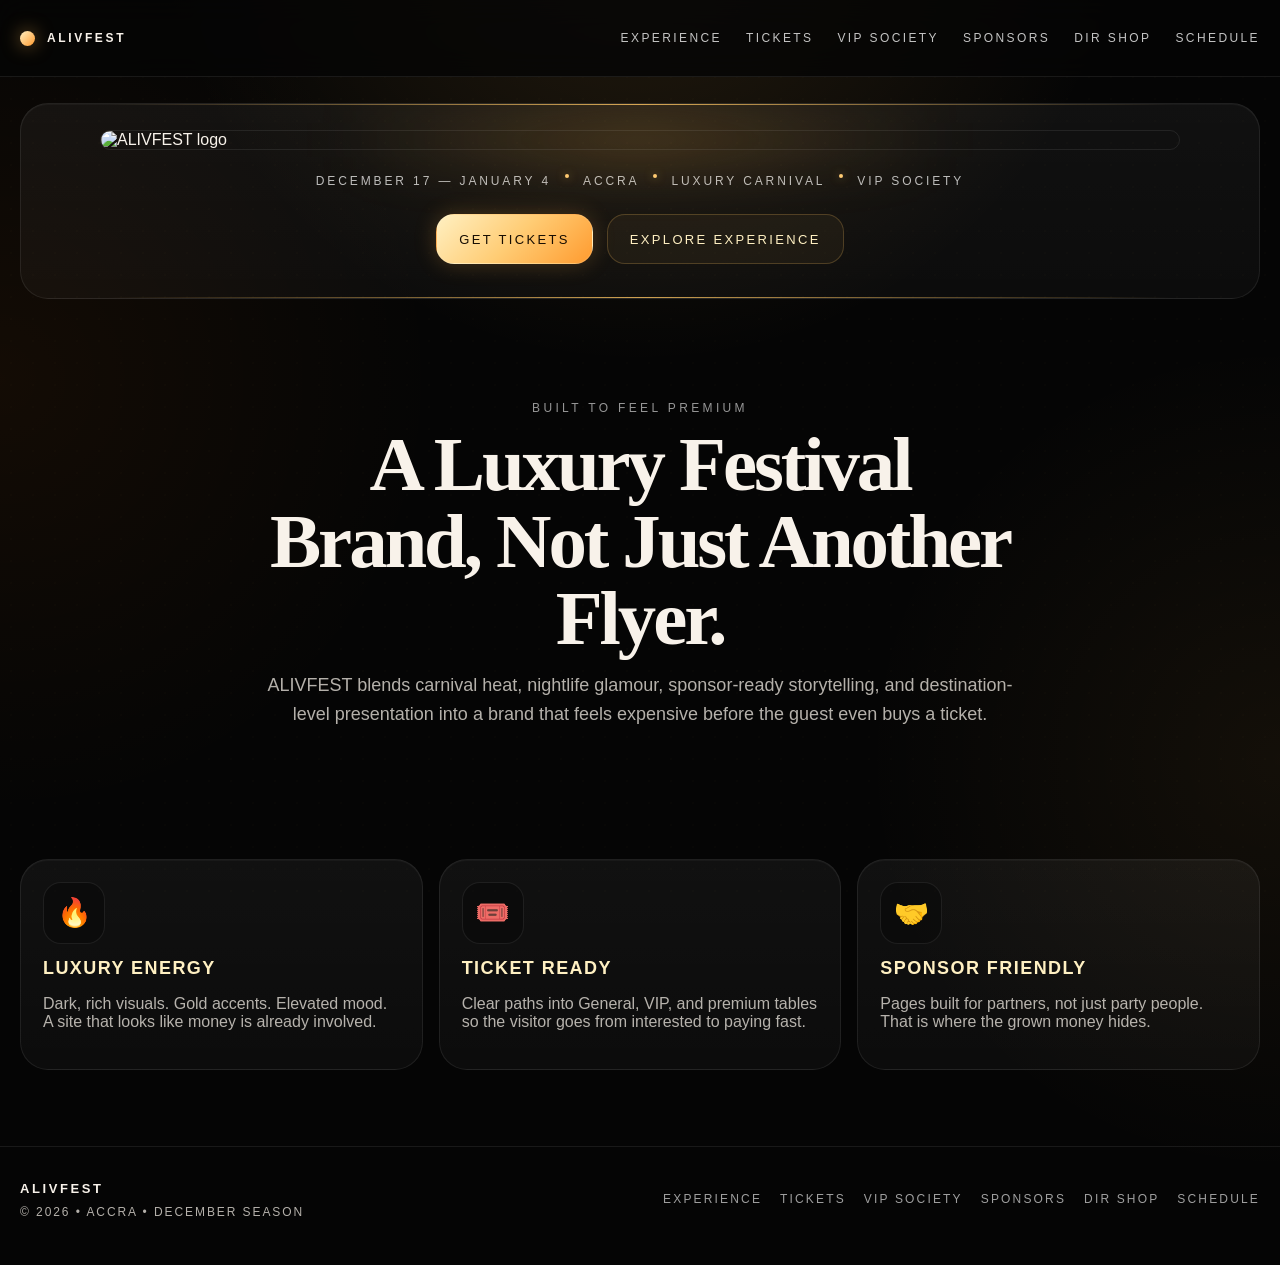
==== index.html @ 65cedba4 "initial alivfest luxury website" ====
<!DOCTYPE html>
<html lang="en">
<head>
  <meta charset="UTF-8" />
  <meta name="viewport" content="width=device-width, initial-scale=1.0" />
  <title>ALIVFEST | Luxury Festival Experience</title>
  <link rel="stylesheet" href="style.css" />
</head>
<body>
  <header class="header">
    <div class="header-inner">
      <a class="brand" href="index.html"><span class="brand-dot"></span><span>ALIVFEST</span></a>
      <nav class="nav">
        <a href="experience.html">Experience</a>
        <a href="tickets.html">Tickets</a>
        <a href="vip.html">VIP Society</a>
        <a href="sponsors.html">Sponsors</a>
        <a href="shop.html">DIR Shop</a>
        <a href="schedule.html">Schedule</a>
      </nav>
    </div>
  </header>
  <main class="container">
    
<section class="hero">
  <div class="hero-card">
    <div class="hero-logo-wrap">
      <div class="hero-logo">
        <img src="alivfest-logo.jpg" alt="ALIVFEST logo" />
      </div>
    </div>
    <div class="meta">
      <span>December 17 — January 4</span>
      <span class="dot"></span>
      <span>Accra</span>
      <span class="dot"></span>
      <span>Luxury Carnival</span>
      <span class="dot"></span>
      <span>VIP Society</span>
    </div>
    <div class="cta-row">
      <a class="btn btn-gold" href="tickets.html">Get Tickets</a>
      <a class="btn btn-dark" href="experience.html">Explore Experience</a>
    </div>
  </div>
</section>

<section class="section">
  <div class="center-copy">
    <div class="eyebrow">Built to feel premium</div>
    <h1 class="display">A Luxury Festival Brand, Not Just Another Flyer.</h1>
    <p class="subtitle">ALIVFEST blends carnival heat, nightlife glamour, sponsor-ready storytelling, and destination-level presentation into a brand that feels expensive before the guest even buys a ticket.</p>
  </div>
</section>

<section class="section">
  <div class="grid-3">
    <div class="card">
      <div class="icon">🔥</div>
      <h3>Luxury Energy</h3>
      <p class="muted">Dark, rich visuals. Gold accents. Elevated mood. A site that looks like money is already involved.</p>
    </div>
    <div class="card">
      <div class="icon">🎟️</div>
      <h3>Ticket Ready</h3>
      <p class="muted">Clear paths into General, VIP, and premium tables so the visitor goes from interested to paying fast.</p>
    </div>
    <div class="card">
      <div class="icon">🤝</div>
      <h3>Sponsor Friendly</h3>
      <p class="muted">Pages built for partners, not just party people. That is where the grown money hides.</p>
    </div>
  </div>
</section>

  </main>
  <footer class="footer">
    <div class="container footer-inner">
      <div>
        <strong style="text-transform:uppercase; letter-spacing:.2em; font-size:13px;">ALIVFEST</strong>
        <div class="muted" style="margin-top:8px; font-size:12px; text-transform:uppercase; letter-spacing:.16em;">© <span id="year"></span> • Accra • December Season</div>
      </div>
      <div class="footer-links">
        <a href="experience.html">Experience</a>
        <a href="tickets.html">Tickets</a>
        <a href="vip.html">VIP Society</a>
        <a href="sponsors.html">Sponsors</a>
        <a href="shop.html">DIR Shop</a>
        <a href="schedule.html">Schedule</a>
      </div>
    </div>
  </footer>
  <script src="script.js"></script>
</body>
</html>
---- style.css ----
:root {
  --bg: #050505;
  --panel: rgba(255,255,255,0.05);
  --panel-2: rgba(255,255,255,0.03);
  --line: rgba(255, 201, 107, 0.16);
  --gold: #ffcc74;
  --gold-2: #ff9b2f;
  --gold-3: #fff0c2;
  --text: #f8f2ea;
  --muted: rgba(248,242,234,0.72);
  --radius: 26px;
  --max: 1240px;
}
* { box-sizing: border-box; }
html { scroll-behavior: smooth; }
body {
  margin: 0;
  background:
    radial-gradient(circle at 50% -10%, rgba(255,185,78,0.14), transparent 32%),
    radial-gradient(circle at 0% 30%, rgba(255,120,0,0.06), transparent 28%),
    radial-gradient(circle at 100% 60%, rgba(255,180,70,0.06), transparent 28%),
    var(--bg);
  color: var(--text);
  font-family: Inter, Arial, sans-serif;
}
body::before {
  content: "";
  position: fixed;
  inset: 0;
  background-image: radial-gradient(rgba(255,210,120,0.14) 0.8px, transparent 0.8px);
  background-size: 22px 22px;
  opacity: 0.12;
  pointer-events: none;
}
a { color: inherit; text-decoration: none; }
img { max-width: 100%; display: block; }

.container {
  width: min(var(--max), calc(100% - 28px));
  margin: 0 auto;
  position: relative;
  z-index: 1;
}
.header {
  position: sticky;
  top: 0;
  z-index: 40;
  background: rgba(5,5,5,0.82);
  backdrop-filter: blur(14px);
  border-bottom: 1px solid rgba(255,255,255,0.08);
}
.header-inner {
  width: min(var(--max), calc(100% - 28px));
  margin: 0 auto;
  min-height: 76px;
  display: flex;
  align-items: center;
  justify-content: space-between;
  gap: 18px;
}
.brand {
  display: flex;
  align-items: center;
  gap: 12px;
  font-size: 12px;
  letter-spacing: 0.22em;
  text-transform: uppercase;
  font-weight: 700;
}
.brand-dot {
  width: 15px;
  height: 15px;
  border-radius: 999px;
  background: linear-gradient(135deg, var(--gold-3), var(--gold-2));
  box-shadow: 0 0 18px rgba(255,188,84,0.5);
}
.nav {
  display: flex;
  gap: 24px;
  flex-wrap: wrap;
  font-size: 12px;
  text-transform: uppercase;
  letter-spacing: 0.2em;
  color: rgba(255,255,255,0.76);
}
.nav a:hover { color: white; }

.btn {
  display: inline-flex;
  align-items: center;
  justify-content: center;
  min-height: 50px;
  padding: 0 22px;
  border-radius: 18px;
  font-size: 13px;
  text-transform: uppercase;
  letter-spacing: 0.18em;
  transition: 180ms ease;
  border: 1px solid rgba(255,255,255,0.12);
}
.btn-gold {
  color: #170d02;
  background: linear-gradient(135deg, var(--gold-3), var(--gold), var(--gold-2));
  box-shadow: 0 0 22px rgba(255,174,66,0.22);
}
.btn-gold:hover { transform: translateY(-1px); opacity: 0.96; }
.btn-dark {
  color: var(--gold-3);
  background: rgba(255,196,95,0.05);
  border-color: rgba(255,196,95,0.22);
}
.btn-dark:hover { background: rgba(255,196,95,0.10); }

.hero { padding: 26px 0 46px; }
.hero-card, .panel, .card, .product, .price-card, .schedule-item {
  border: 1px solid rgba(255,255,255,0.08);
  background: linear-gradient(180deg, var(--panel), var(--panel-2));
  border-radius: 28px;
  box-shadow: inset 0 1px 0 rgba(255,255,255,0.03);
}
.hero-card {
  position: relative;
  overflow: hidden;
  padding: 26px 18px 34px;
}
.hero-card::before, .hero-card::after {
  content: "";
  position: absolute;
  left: 50%;
  transform: translateX(-50%);
  width: 86%;
  height: 1px;
  background: linear-gradient(90deg, transparent, rgba(255, 198, 98, 0.8), transparent);
}
.hero-card::before { top: 0; }
.hero-card::after { bottom: 0; }

.hero-logo-wrap {
  max-width: 1080px;
  margin: 0 auto;
  position: relative;
}
.hero-logo-wrap::before {
  content: "";
  position: absolute;
  inset: -12px;
  border-radius: 38px;
  background: radial-gradient(circle at 50% 40%, rgba(255,180,70,0.24), transparent 56%);
  filter: blur(28px);
}
.hero-logo {
  position: relative;
  overflow: hidden;
  border-radius: 24px;
  border: 1px solid rgba(255,255,255,0.08);
}
.hero-logo img {
  width: 100%;
  object-fit: cover;
}

.meta {
  margin-top: 24px;
  display: flex;
  flex-wrap: wrap;
  justify-content: center;
  gap: 10px 14px;
  text-align: center;
  font-size: 12px;
  text-transform: uppercase;
  letter-spacing: 0.24em;
  color: rgba(255,255,255,0.72);
}
.dot {
  width: 4px;
  height: 4px;
  border-radius: 999px;
  background: var(--gold);
  box-shadow: 0 0 8px rgba(255,196,95,0.5);
}
.cta-row {
  margin-top: 26px;
  display: flex;
  justify-content: center;
  gap: 14px;
  flex-wrap: wrap;
}

.section { padding: 56px 0; }
.center-copy {
  max-width: 760px;
  margin: 0 auto;
  text-align: center;
}
.eyebrow {
  font-size: 12px;
  text-transform: uppercase;
  letter-spacing: 0.28em;
  color: rgba(255,255,255,0.58);
  margin-bottom: 12px;
}
h1, h2, h3 { margin: 0; }
.display {
  font-family: Georgia, "Times New Roman", serif;
  font-size: clamp(42px, 6vw, 78px);
  line-height: 1;
  letter-spacing: -0.04em;
}
.subtitle {
  margin-top: 14px;
  color: var(--muted);
  font-size: 18px;
  line-height: 1.6;
}

.grid-2 { display: grid; grid-template-columns: repeat(2, 1fr); gap: 18px; }
.grid-3 { display: grid; grid-template-columns: repeat(3, 1fr); gap: 16px; }
.grid-4 { display: grid; grid-template-columns: repeat(4, 1fr); gap: 16px; }
.grid-5 { display: grid; grid-template-columns: repeat(5, 1fr); gap: 16px; }

.card, .product, .price-card, .schedule-item, .panel { padding: 22px; }
.card h3, .product h3, .price-card h3, .panel h3 {
  margin-top: 14px;
  font-size: 18px;
  letter-spacing: 0.08em;
  text-transform: uppercase;
  color: var(--gold-3);
}
.muted { color: var(--muted); }
.icon {
  width: 62px;
  height: 62px;
  border-radius: 18px;
  display: grid;
  place-items: center;
  font-size: 28px;
  background: rgba(0,0,0,0.26);
  border: 1px solid rgba(255,255,255,0.08);
}
.price {
  font-size: 42px;
  font-weight: 700;
  margin-top: 14px;
}
.list {
  margin: 16px 0 0;
  padding-left: 18px;
  color: var(--muted);
  line-height: 1.7;
}
.form-row {
  display: flex;
  gap: 12px;
  flex-wrap: wrap;
  margin-top: 18px;
}
.input {
  flex: 1 1 240px;
  min-height: 50px;
  border-radius: 16px;
  border: 1px solid rgba(255,255,255,0.10);
  background: rgba(0,0,0,0.25);
  color: white;
  padding: 0 16px;
}
.footer {
  border-top: 1px solid rgba(255,255,255,0.08);
  padding: 32px 0 46px;
  margin-top: 20px;
}
.footer-inner {
  display: flex;
  justify-content: space-between;
  gap: 16px;
  flex-wrap: wrap;
  align-items: center;
}
.footer-links {
  display: flex;
  flex-wrap: wrap;
  gap: 18px;
  font-size: 12px;
  text-transform: uppercase;
  letter-spacing: 0.18em;
  color: rgba(255,255,255,0.62);
}
.footer-links a:hover { color: white; }

.notice {
  margin-top: 10px;
  color: rgba(255,255,255,0.50);
  font-size: 12px;
}

@media (max-width: 1024px) {
  .grid-5 { grid-template-columns: repeat(3, 1fr); }
  .grid-4 { grid-template-columns: repeat(2, 1fr); }
}
@media (max-width: 760px) {
  .nav { gap: 14px; font-size: 11px; letter-spacing: 0.14em; }
  .grid-2, .grid-3, .grid-4, .grid-5 { grid-template-columns: 1fr; }
  .header-inner { min-height: auto; padding: 16px 0; flex-direction: column; align-items: flex-start; }
  .cta-row { justify-content: stretch; }
  .btn { width: 100%; }
}
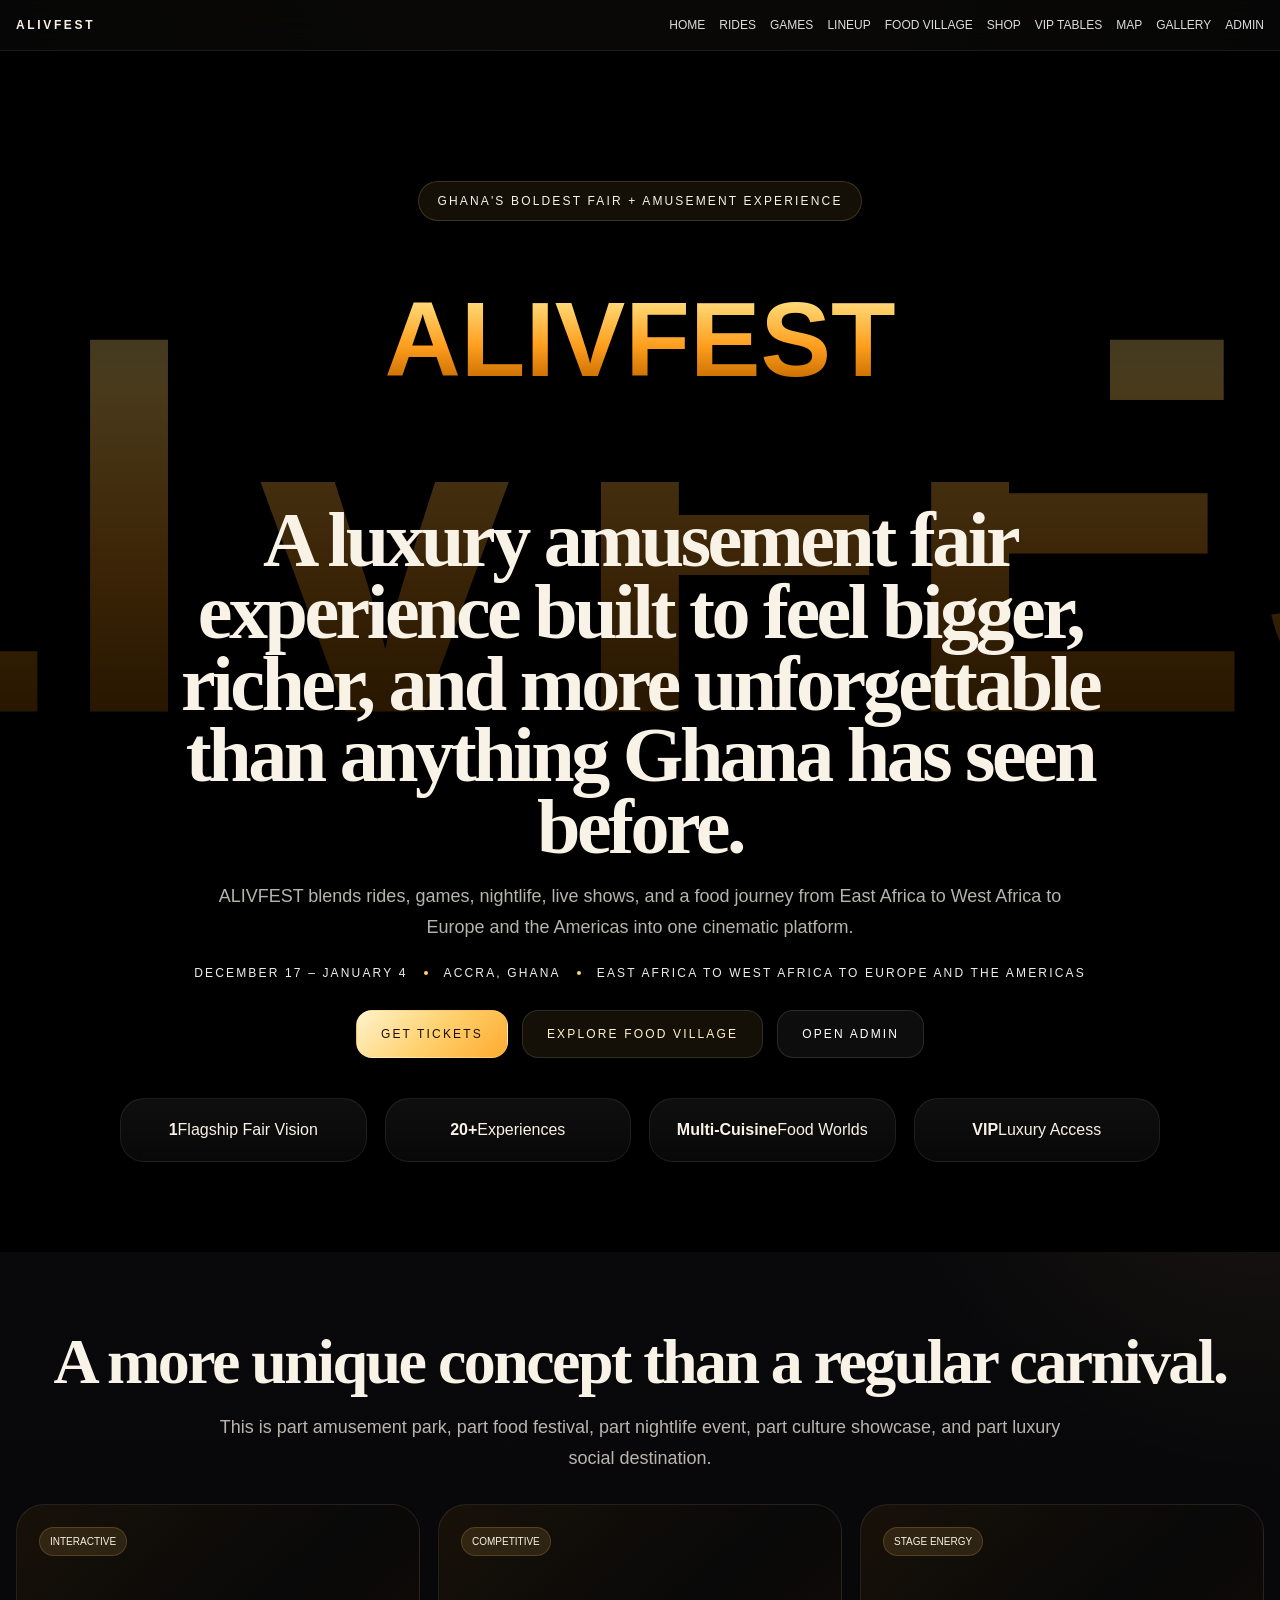
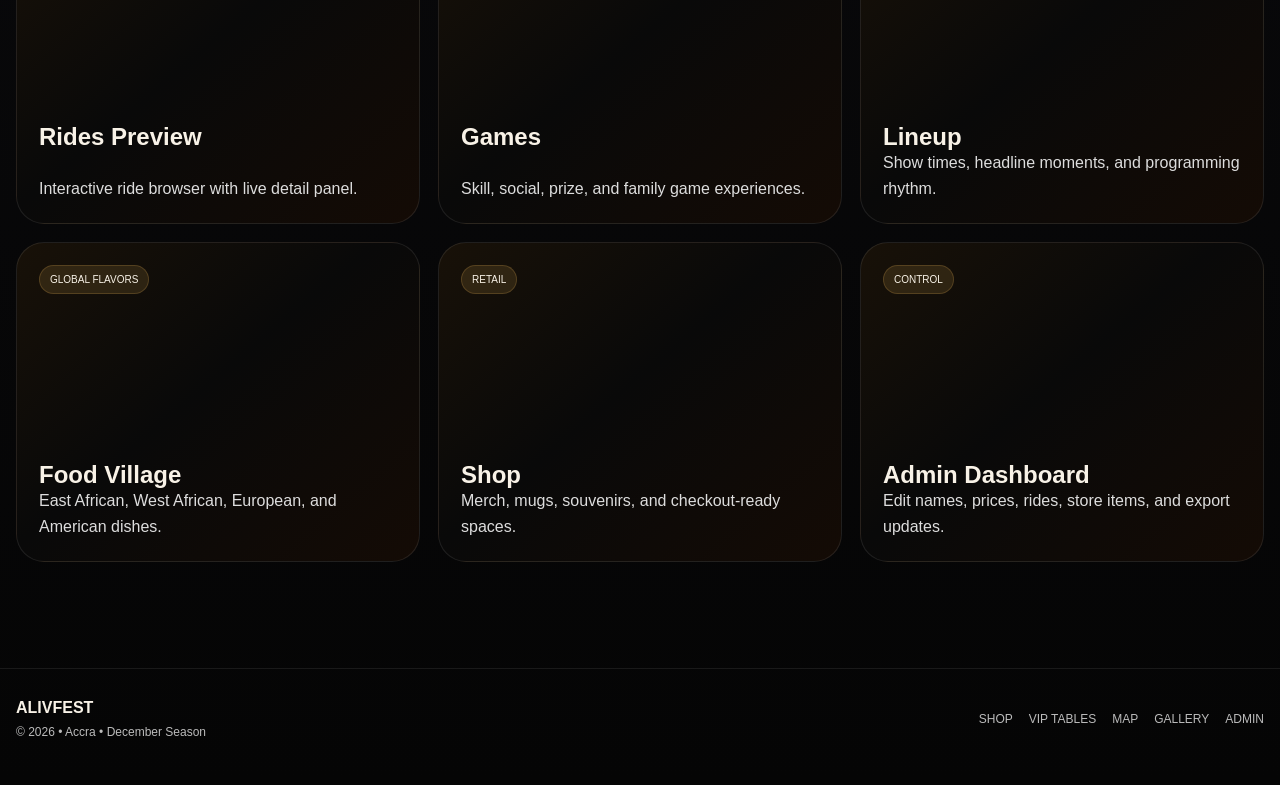
==== commit 34b09962: "Add files via upload" ====
--- a/index.html
+++ b/index.html
@@ -1,95 +1,6 @@
-<!DOCTYPE html>
-<html lang="en">
-<head>
-  <meta charset="UTF-8" />
-  <meta name="viewport" content="width=device-width, initial-scale=1.0" />
-  <title>ALIVFEST | Luxury Festival Experience</title>
-  <link rel="stylesheet" href="style.css" />
-</head>
-<body>
-  <header class="header">
-    <div class="header-inner">
-      <a class="brand" href="index.html"><span class="brand-dot"></span><span>ALIVFEST</span></a>
-      <nav class="nav">
-        <a href="experience.html">Experience</a>
-        <a href="tickets.html">Tickets</a>
-        <a href="vip.html">VIP Society</a>
-        <a href="sponsors.html">Sponsors</a>
-        <a href="shop.html">DIR Shop</a>
-        <a href="schedule.html">Schedule</a>
-      </nav>
-    </div>
-  </header>
-  <main class="container">
-    
-<section class="hero">
-  <div class="hero-card">
-    <div class="hero-logo-wrap">
-      <div class="hero-logo">
-        <img src="alivfest-logo.jpg" alt="ALIVFEST logo" />
-      </div>
-    </div>
-    <div class="meta">
-      <span>December 17 — January 4</span>
-      <span class="dot"></span>
-      <span>Accra</span>
-      <span class="dot"></span>
-      <span>Luxury Carnival</span>
-      <span class="dot"></span>
-      <span>VIP Society</span>
-    </div>
-    <div class="cta-row">
-      <a class="btn btn-gold" href="tickets.html">Get Tickets</a>
-      <a class="btn btn-dark" href="experience.html">Explore Experience</a>
-    </div>
-  </div>
-</section>
-
-<section class="section">
-  <div class="center-copy">
-    <div class="eyebrow">Built to feel premium</div>
-    <h1 class="display">A Luxury Festival Brand, Not Just Another Flyer.</h1>
-    <p class="subtitle">ALIVFEST blends carnival heat, nightlife glamour, sponsor-ready storytelling, and destination-level presentation into a brand that feels expensive before the guest even buys a ticket.</p>
-  </div>
-</section>
-
-<section class="section">
-  <div class="grid-3">
-    <div class="card">
-      <div class="icon">🔥</div>
-      <h3>Luxury Energy</h3>
-      <p class="muted">Dark, rich visuals. Gold accents. Elevated mood. A site that looks like money is already involved.</p>
-    </div>
-    <div class="card">
-      <div class="icon">🎟️</div>
-      <h3>Ticket Ready</h3>
-      <p class="muted">Clear paths into General, VIP, and premium tables so the visitor goes from interested to paying fast.</p>
-    </div>
-    <div class="card">
-      <div class="icon">🤝</div>
-      <h3>Sponsor Friendly</h3>
-      <p class="muted">Pages built for partners, not just party people. That is where the grown money hides.</p>
-    </div>
-  </div>
-</section>
-
-  </main>
-  <footer class="footer">
-    <div class="container footer-inner">
-      <div>
-        <strong style="text-transform:uppercase; letter-spacing:.2em; font-size:13px;">ALIVFEST</strong>
-        <div class="muted" style="margin-top:8px; font-size:12px; text-transform:uppercase; letter-spacing:.16em;">© <span id="year"></span> • Accra • December Season</div>
-      </div>
-      <div class="footer-links">
-        <a href="experience.html">Experience</a>
-        <a href="tickets.html">Tickets</a>
-        <a href="vip.html">VIP Society</a>
-        <a href="sponsors.html">Sponsors</a>
-        <a href="shop.html">DIR Shop</a>
-        <a href="schedule.html">Schedule</a>
-      </div>
-    </div>
-  </footer>
-  <script src="script.js"></script>
-</body>
-</html>
+<!DOCTYPE html><html lang="en"><head><meta charset="UTF-8"><meta name="viewport" content="width=device-width, initial-scale=1.0"><title>ALIVFEST V4</title><link rel="stylesheet" href="style.css"></head><body><header class="header"><div class="shell header-inner"><a class="brand" href="index.html">ALIVFEST</a><nav class="nav"><a href="index.html">Home</a><a href="rides.html">Rides</a><a href="games.html">Games</a><a href="lineup.html">Lineup</a><a href="food-village.html">Food Village</a><a href="shop.html">Shop</a><a href="vip-tables.html">VIP Tables</a><a href="map.html">Map</a><a href="gallery.html">Gallery</a><a href="admin.html">Admin</a></nav></div></header><section class="hero"><video autoplay muted loop playsinline poster="alivfest-logo.svg"><source src="alivfest-trailer.mp4" type="video/mp4"></video><div class="hero-content"><div class="pill" id="hero-pill"></div><img class="logo" src="alivfest-logo.svg" alt="ALIVFEST logo"><h1 class="title" id="hero-title"></h1><p class="subtitle" id="hero-subtitle"></p><div class="meta"><span id="meta-date"></span><span class="dot"></span><span id="meta-location"></span><span class="dot"></span><span>East Africa to West Africa to Europe and the Americas</span></div><div class="cta"><a class="btn gold" href="tickets.html">Get Tickets</a><a class="btn dark" href="food-village.html">Explore Food Village</a><a class="btn ghost" href="admin.html">Open Admin</a></div><div class="stats"><div class="stat"><strong>1</strong><span>Flagship Fair Vision</span></div><div class="stat"><strong>20+</strong><span>Experiences</span></div><div class="stat"><strong>Multi-Cuisine</strong><span>Food Worlds</span></div><div class="stat"><strong>VIP</strong><span>Luxury Access</span></div></div></div></section><section class="section"><div class="shell center"><h2 class="display">A more unique concept than a regular carnival.</h2><p class="lead">This is part amusement park, part food festival, part nightlife event, part culture showcase, and part luxury social destination.</p></div><div class="shell netflix"><a class="ncard" href="rides.html"><span class="badge">Interactive</span><h3>Rides Preview</h3><p>Interactive ride browser with live detail panel.</p></a><a class="ncard" href="games.html"><span class="badge">Competitive</span><h3>Games</h3><p>Skill, social, prize, and family game experiences.</p></a><a class="ncard" href="lineup.html"><span class="badge">Stage Energy</span><h3>Lineup</h3><p>Show times, headline moments, and programming rhythm.</p></a><a class="ncard" href="food-village.html"><span class="badge">Global Flavors</span><h3>Food Village</h3><p>East African, West African, European, and American dishes.</p></a><a class="ncard" href="shop.html"><span class="badge">Retail</span><h3>Shop</h3><p>Merch, mugs, souvenirs, and checkout-ready spaces.</p></a><a class="ncard" href="admin.html"><span class="badge">Control</span><h3>Admin Dashboard</h3><p>Edit names, prices, rides, store items, and export updates.</p></a></div></section><footer class="footer"><div class="shell footer-inner"><div><strong>ALIVFEST</strong><div style="margin-top:8px;color:#bbb;font-size:12px">© <span id="year"></span> • Accra • December Season</div></div><div class="footer-links"><a href="shop.html">Shop</a><a href="vip-tables.html">VIP Tables</a><a href="map.html">Map</a><a href="gallery.html">Gallery</a><a href="admin.html">Admin</a></div></div></footer><script src="site-data.js"></script><script src="script.js"></script>
+<script>
+const data = getSiteData();
+mountText('hero-pill', data.tagline); mountText('hero-title', data.heroTitle); mountText('hero-subtitle', data.heroSubtitle); mountText('meta-date', data.eventDate); mountText('meta-location', data.location);
+</script>
+</body></html>
--- a/style.css
+++ b/style.css
@@ -1,305 +1,52 @@
-:root {
-  --bg: #050505;
-  --panel: rgba(255,255,255,0.05);
-  --panel-2: rgba(255,255,255,0.03);
-  --line: rgba(255, 201, 107, 0.16);
-  --gold: #ffcc74;
-  --gold-2: #ff9b2f;
-  --gold-3: #fff0c2;
-  --text: #f8f2ea;
-  --muted: rgba(248,242,234,0.72);
-  --radius: 26px;
-  --max: 1240px;
-}
-* { box-sizing: border-box; }
-html { scroll-behavior: smooth; }
-body {
-  margin: 0;
-  background:
-    radial-gradient(circle at 50% -10%, rgba(255,185,78,0.14), transparent 32%),
-    radial-gradient(circle at 0% 30%, rgba(255,120,0,0.06), transparent 28%),
-    radial-gradient(circle at 100% 60%, rgba(255,180,70,0.06), transparent 28%),
-    var(--bg);
-  color: var(--text);
-  font-family: Inter, Arial, sans-serif;
-}
-body::before {
-  content: "";
-  position: fixed;
-  inset: 0;
-  background-image: radial-gradient(rgba(255,210,120,0.14) 0.8px, transparent 0.8px);
-  background-size: 22px 22px;
-  opacity: 0.12;
-  pointer-events: none;
-}
-a { color: inherit; text-decoration: none; }
-img { max-width: 100%; display: block; }
 
-.container {
-  width: min(var(--max), calc(100% - 28px));
-  margin: 0 auto;
-  position: relative;
-  z-index: 1;
-}
-.header {
-  position: sticky;
-  top: 0;
-  z-index: 40;
-  background: rgba(5,5,5,0.82);
-  backdrop-filter: blur(14px);
-  border-bottom: 1px solid rgba(255,255,255,0.08);
-}
-.header-inner {
-  width: min(var(--max), calc(100% - 28px));
-  margin: 0 auto;
-  min-height: 76px;
-  display: flex;
-  align-items: center;
-  justify-content: space-between;
-  gap: 18px;
-}
-.brand {
-  display: flex;
-  align-items: center;
-  gap: 12px;
-  font-size: 12px;
-  letter-spacing: 0.22em;
-  text-transform: uppercase;
-  font-weight: 700;
-}
-.brand-dot {
-  width: 15px;
-  height: 15px;
-  border-radius: 999px;
-  background: linear-gradient(135deg, var(--gold-3), var(--gold-2));
-  box-shadow: 0 0 18px rgba(255,188,84,0.5);
-}
-.nav {
-  display: flex;
-  gap: 24px;
-  flex-wrap: wrap;
-  font-size: 12px;
-  text-transform: uppercase;
-  letter-spacing: 0.2em;
-  color: rgba(255,255,255,0.76);
-}
-.nav a:hover { color: white; }
-
-.btn {
-  display: inline-flex;
-  align-items: center;
-  justify-content: center;
-  min-height: 50px;
-  padding: 0 22px;
-  border-radius: 18px;
-  font-size: 13px;
-  text-transform: uppercase;
-  letter-spacing: 0.18em;
-  transition: 180ms ease;
-  border: 1px solid rgba(255,255,255,0.12);
-}
-.btn-gold {
-  color: #170d02;
-  background: linear-gradient(135deg, var(--gold-3), var(--gold), var(--gold-2));
-  box-shadow: 0 0 22px rgba(255,174,66,0.22);
-}
-.btn-gold:hover { transform: translateY(-1px); opacity: 0.96; }
-.btn-dark {
-  color: var(--gold-3);
-  background: rgba(255,196,95,0.05);
-  border-color: rgba(255,196,95,0.22);
-}
-.btn-dark:hover { background: rgba(255,196,95,0.10); }
-
-.hero { padding: 26px 0 46px; }
-.hero-card, .panel, .card, .product, .price-card, .schedule-item {
-  border: 1px solid rgba(255,255,255,0.08);
-  background: linear-gradient(180deg, var(--panel), var(--panel-2));
-  border-radius: 28px;
-  box-shadow: inset 0 1px 0 rgba(255,255,255,0.03);
-}
-.hero-card {
-  position: relative;
-  overflow: hidden;
-  padding: 26px 18px 34px;
-}
-.hero-card::before, .hero-card::after {
-  content: "";
-  position: absolute;
-  left: 50%;
-  transform: translateX(-50%);
-  width: 86%;
-  height: 1px;
-  background: linear-gradient(90deg, transparent, rgba(255, 198, 98, 0.8), transparent);
-}
-.hero-card::before { top: 0; }
-.hero-card::after { bottom: 0; }
-
-.hero-logo-wrap {
-  max-width: 1080px;
-  margin: 0 auto;
-  position: relative;
-}
-.hero-logo-wrap::before {
-  content: "";
-  position: absolute;
-  inset: -12px;
-  border-radius: 38px;
-  background: radial-gradient(circle at 50% 40%, rgba(255,180,70,0.24), transparent 56%);
-  filter: blur(28px);
-}
-.hero-logo {
-  position: relative;
-  overflow: hidden;
-  border-radius: 24px;
-  border: 1px solid rgba(255,255,255,0.08);
-}
-.hero-logo img {
-  width: 100%;
-  object-fit: cover;
-}
-
-.meta {
-  margin-top: 24px;
-  display: flex;
-  flex-wrap: wrap;
-  justify-content: center;
-  gap: 10px 14px;
-  text-align: center;
-  font-size: 12px;
-  text-transform: uppercase;
-  letter-spacing: 0.24em;
-  color: rgba(255,255,255,0.72);
-}
-.dot {
-  width: 4px;
-  height: 4px;
-  border-radius: 999px;
-  background: var(--gold);
-  box-shadow: 0 0 8px rgba(255,196,95,0.5);
-}
-.cta-row {
-  margin-top: 26px;
-  display: flex;
-  justify-content: center;
-  gap: 14px;
-  flex-wrap: wrap;
-}
-
-.section { padding: 56px 0; }
-.center-copy {
-  max-width: 760px;
-  margin: 0 auto;
-  text-align: center;
-}
-.eyebrow {
-  font-size: 12px;
-  text-transform: uppercase;
-  letter-spacing: 0.28em;
-  color: rgba(255,255,255,0.58);
-  margin-bottom: 12px;
-}
-h1, h2, h3 { margin: 0; }
-.display {
-  font-family: Georgia, "Times New Roman", serif;
-  font-size: clamp(42px, 6vw, 78px);
-  line-height: 1;
-  letter-spacing: -0.04em;
-}
-.subtitle {
-  margin-top: 14px;
-  color: var(--muted);
-  font-size: 18px;
-  line-height: 1.6;
-}
-
-.grid-2 { display: grid; grid-template-columns: repeat(2, 1fr); gap: 18px; }
-.grid-3 { display: grid; grid-template-columns: repeat(3, 1fr); gap: 16px; }
-.grid-4 { display: grid; grid-template-columns: repeat(4, 1fr); gap: 16px; }
-.grid-5 { display: grid; grid-template-columns: repeat(5, 1fr); gap: 16px; }
-
-.card, .product, .price-card, .schedule-item, .panel { padding: 22px; }
-.card h3, .product h3, .price-card h3, .panel h3 {
-  margin-top: 14px;
-  font-size: 18px;
-  letter-spacing: 0.08em;
-  text-transform: uppercase;
-  color: var(--gold-3);
-}
-.muted { color: var(--muted); }
-.icon {
-  width: 62px;
-  height: 62px;
-  border-radius: 18px;
-  display: grid;
-  place-items: center;
-  font-size: 28px;
-  background: rgba(0,0,0,0.26);
-  border: 1px solid rgba(255,255,255,0.08);
-}
-.price {
-  font-size: 42px;
-  font-weight: 700;
-  margin-top: 14px;
-}
-.list {
-  margin: 16px 0 0;
-  padding-left: 18px;
-  color: var(--muted);
-  line-height: 1.7;
-}
-.form-row {
-  display: flex;
-  gap: 12px;
-  flex-wrap: wrap;
-  margin-top: 18px;
-}
-.input {
-  flex: 1 1 240px;
-  min-height: 50px;
-  border-radius: 16px;
-  border: 1px solid rgba(255,255,255,0.10);
-  background: rgba(0,0,0,0.25);
-  color: white;
-  padding: 0 16px;
-}
-.footer {
-  border-top: 1px solid rgba(255,255,255,0.08);
-  padding: 32px 0 46px;
-  margin-top: 20px;
-}
-.footer-inner {
-  display: flex;
-  justify-content: space-between;
-  gap: 16px;
-  flex-wrap: wrap;
-  align-items: center;
-}
-.footer-links {
-  display: flex;
-  flex-wrap: wrap;
-  gap: 18px;
-  font-size: 12px;
-  text-transform: uppercase;
-  letter-spacing: 0.18em;
-  color: rgba(255,255,255,0.62);
-}
-.footer-links a:hover { color: white; }
-
-.notice {
-  margin-top: 10px;
-  color: rgba(255,255,255,0.50);
-  font-size: 12px;
-}
-
-@media (max-width: 1024px) {
-  .grid-5 { grid-template-columns: repeat(3, 1fr); }
-  .grid-4 { grid-template-columns: repeat(2, 1fr); }
-}
-@media (max-width: 760px) {
-  .nav { gap: 14px; font-size: 11px; letter-spacing: 0.14em; }
-  .grid-2, .grid-3, .grid-4, .grid-5 { grid-template-columns: 1fr; }
-  .header-inner { min-height: auto; padding: 16px 0; flex-direction: column; align-items: flex-start; }
-  .cta-row { justify-content: stretch; }
-  .btn { width: 100%; }
-}
+:root{--text:#f8f2e7;--muted:rgba(248,242,231,.74);--gold1:#fff3cc;--gold2:#ffd16f;--gold3:#ffab2e;--max:1320px}
+*{box-sizing:border-box}html{scroll-behavior:smooth}
+body{margin:0;font-family:Inter,Arial,sans-serif;color:var(--text);background:radial-gradient(circle at 50% -10%, rgba(255,176,65,.16), transparent 28%),radial-gradient(circle at 0% 25%, rgba(255,120,0,.08), transparent 18%),radial-gradient(circle at 100% 45%, rgba(255,190,80,.08), transparent 22%),linear-gradient(180deg,#040404,#0a0a0d 40%,#050505 100%)}
+a{text-decoration:none;color:inherit}img,video{display:block;max-width:100%}button,input,textarea,select{font:inherit}
+.shell{width:min(var(--max),calc(100% - 32px));margin:auto}
+.header{position:sticky;top:0;z-index:60;background:rgba(7,7,7,.88);backdrop-filter:blur(14px);border-bottom:1px solid rgba(255,255,255,.08)}
+.header-inner{display:flex;justify-content:space-between;align-items:center;gap:16px;flex-wrap:wrap;padding:18px 0}
+.brand{font-weight:800;letter-spacing:.22em;text-transform:uppercase;font-size:12px}
+.nav{display:flex;gap:14px;flex-wrap:wrap;font-size:12px;text-transform:uppercase;color:#ddd}
+.hero{position:relative;min-height:100vh;display:grid;place-items:center;overflow:hidden}
+.hero video{position:absolute;inset:0;width:100%;height:100%;object-fit:cover;filter:brightness(.35)}
+.hero:after{content:"";position:absolute;inset:0;background:linear-gradient(180deg,rgba(0,0,0,.58),rgba(0,0,0,.18) 28%,rgba(0,0,0,.48) 58%,rgba(0,0,0,.9))}
+.hero-content{position:relative;z-index:2;text-align:center;max-width:1160px;padding:130px 16px 90px}
+.pill{display:inline-block;padding:12px 18px;border:1px solid rgba(255,210,130,.18);background:rgba(255,195,90,.08);border-radius:999px;font-size:12px;letter-spacing:.18em;text-transform:uppercase}
+.logo{width:min(940px,92vw);margin:26px auto 0}
+.title{font-family:Georgia,'Times New Roman',serif;font-size:clamp(2.9rem,6.1vw,6.4rem);line-height:.92;letter-spacing:-.045em;max-width:1040px;margin:22px auto 0}
+.subtitle,.lead{max-width:860px;margin:18px auto 0;color:var(--muted);font-size:18px;line-height:1.7}
+.meta{display:flex;justify-content:center;flex-wrap:wrap;gap:12px 16px;margin-top:24px;font-size:12px;text-transform:uppercase;letter-spacing:.18em;color:#eee}
+.dot{width:4px;height:4px;border-radius:999px;background:var(--gold2);align-self:center}
+.cta{display:flex;justify-content:center;gap:14px;flex-wrap:wrap;margin-top:30px}
+.btn{padding:16px 24px;border-radius:16px;border:1px solid rgba(255,255,255,.12);display:inline-flex;align-items:center;justify-content:center;font-size:12px;letter-spacing:.18em;text-transform:uppercase;cursor:pointer}
+.gold{background:linear-gradient(135deg,var(--gold1),var(--gold2),var(--gold3));color:#1b0d02}.dark{background:rgba(255,196,95,.08);color:var(--gold1)}.ghost{background:rgba(255,255,255,.05);color:#fff}
+.section{padding:78px 0}.section-tight{padding:54px 0}.center{text-align:center}
+.display{font-family:Georgia,'Times New Roman',serif;font-size:clamp(2.3rem,5vw,4.8rem);line-height:1;letter-spacing:-.04em;margin:0}
+.stats,.grid2,.grid3,.grid4,.itemlist,.formgrid,.netflix,.gallery-grid{display:grid;gap:18px}
+.stats{grid-template-columns:repeat(4,1fr);max-width:1050px;margin:40px auto 0}.grid2{grid-template-columns:repeat(2,1fr)}.grid3{grid-template-columns:repeat(3,1fr)}.grid4{grid-template-columns:repeat(4,1fr)}.itemlist{grid-template-columns:repeat(2,1fr)}.formgrid{grid-template-columns:repeat(2,1fr)}.netflix{grid-template-columns:repeat(3,1fr);margin-top:30px}.gallery-grid{grid-template-columns:repeat(3,1fr)}
+.card,.panel,.stat,.item,.product,.faqitem,.checkout,.mapzone,.gallery-card,.admin-section,.preview-panel{background:linear-gradient(180deg,rgba(255,255,255,.06),rgba(255,255,255,.03));border:1px solid rgba(255,255,255,.08);border-radius:24px;padding:22px}
+.card h3,.panel h3,.item h4,.product h3,.mapzone h3,.gallery-card h3,.preview-panel h3{margin:0;color:#fff}.card p,.panel p,.item p,.product p,.mapzone p,.gallery-card p,.faqcontent,.preview-panel p{color:var(--muted);line-height:1.7}
+.ncard{position:relative;min-height:320px;border-radius:28px;padding:22px;border:1px solid rgba(255,255,255,.09);overflow:hidden;background:linear-gradient(140deg,#181108,#090909 46%,#140b05)}
+.ncard .badge{display:inline-block;padding:8px 10px;border-radius:999px;background:rgba(255,196,95,.12);border:1px solid rgba(255,196,95,.18);font-size:10px;text-transform:uppercase}
+.ncard h3{position:absolute;left:22px;right:22px;bottom:72px;font-size:24px;margin:0}.ncard p{position:absolute;left:22px;right:22px;bottom:20px;margin:0;color:#ddd;line-height:1.65}
+.filterbar{display:flex;gap:10px;flex-wrap:wrap;justify-content:center;margin:22px 0}
+.filterchip{padding:10px 14px;border-radius:999px;border:1px solid rgba(255,255,255,.08);background:rgba(255,255,255,.04);color:#fff;cursor:pointer;text-transform:uppercase;font-size:12px}
+.filterchip.active{background:linear-gradient(135deg,var(--gold1),var(--gold2),var(--gold3));color:#1a0d02}
+.item .top{display:flex;justify-content:space-between;gap:16px;align-items:flex-start}.item h4{font-size:22px}
+.meta-small{margin-top:8px;color:rgba(255,255,255,.54);font-size:11px;text-transform:uppercase;letter-spacing:.14em}
+.tagrow{display:flex;gap:8px;flex-wrap:wrap;margin-top:12px}.tag{padding:8px 10px;border-radius:999px;background:rgba(255,196,95,.09);border:1px solid rgba(255,196,95,.16);font-size:11px;text-transform:uppercase;color:var(--gold1)}
+.timeline{display:grid;gap:14px;margin-top:28px}.timeline-item{display:grid;grid-template-columns:160px 1fr;gap:18px;padding:20px;border-radius:22px;border:1px solid rgba(255,255,255,.08);background:linear-gradient(180deg,rgba(255,255,255,.06),rgba(255,255,255,.03))}
+.timeline-time{font-size:12px;text-transform:uppercase;letter-spacing:.18em;color:var(--gold2)}
+.product-visual,.gallery-visual{aspect-ratio:1/1;border-radius:18px;margin-bottom:14px;background:linear-gradient(140deg,#1a130b,#090909 46%,#140b05);border:1px solid rgba(255,255,255,.08);display:grid;place-items:center;font-size:70px}
+.gallery-visual{aspect-ratio:16/10;font-size:52px}
+.price{font-size:38px;color:var(--gold1);margin-top:10px}.checkoutzone{display:grid;grid-template-columns:1.2fr .8fr;gap:18px}
+.ride-browser{display:grid;grid-template-columns:1.2fr .8fr;gap:18px;align-items:start}.ride-cards{display:grid;grid-template-columns:repeat(2,1fr);gap:18px}.ride-card{cursor:pointer}.ride-card.active{border-color:rgba(255,210,130,.28);box-shadow:0 0 0 1px rgba(255,210,130,.1) inset}
+.faq{display:grid;gap:14px;margin-top:24px}.faqitem button{width:100%;background:none;border:0;color:#fff;text-align:left;padding:0;text-transform:uppercase;font-size:14px}.faqcontent{display:none;padding-top:12px}.faqitem.open .faqcontent{display:block}
+.admin-layout{display:grid;grid-template-columns:1fr 340px;gap:18px}.admin-toolbar{position:sticky;top:90px;height:max-content}
+.input,.select,.textarea{width:100%;min-height:52px;border-radius:14px;border:1px solid rgba(255,255,255,.1);background:rgba(0,0,0,.25);color:#fff;padding:0 14px}.textarea{min-height:140px;padding:14px}
+.codebox{white-space:pre-wrap;background:rgba(0,0,0,.28);padding:14px;border-radius:14px;border:1px solid rgba(255,255,255,.08);font-size:12px;color:#ddd}
+.footer{border-top:1px solid rgba(255,255,255,.08);padding:30px 0 46px;margin-top:28px}.footer-inner{display:flex;justify-content:space-between;gap:16px;flex-wrap:wrap;align-items:center}.footer-links{display:flex;gap:16px;flex-wrap:wrap;font-size:12px;text-transform:uppercase;color:#bbb}
+.hide{display:none!important}
+@media(max-width:1000px){.netflix,.gallery-grid,.ride-browser,.admin-layout{grid-template-columns:1fr}.ride-cards{grid-template-columns:repeat(2,1fr)}}
+@media(max-width:820px){.grid4,.grid3,.grid2,.itemlist,.formgrid,.checkoutzone,.stats,.netflix,.gallery-grid,.ride-cards{grid-template-columns:1fr}.timeline-item{display:block}}
